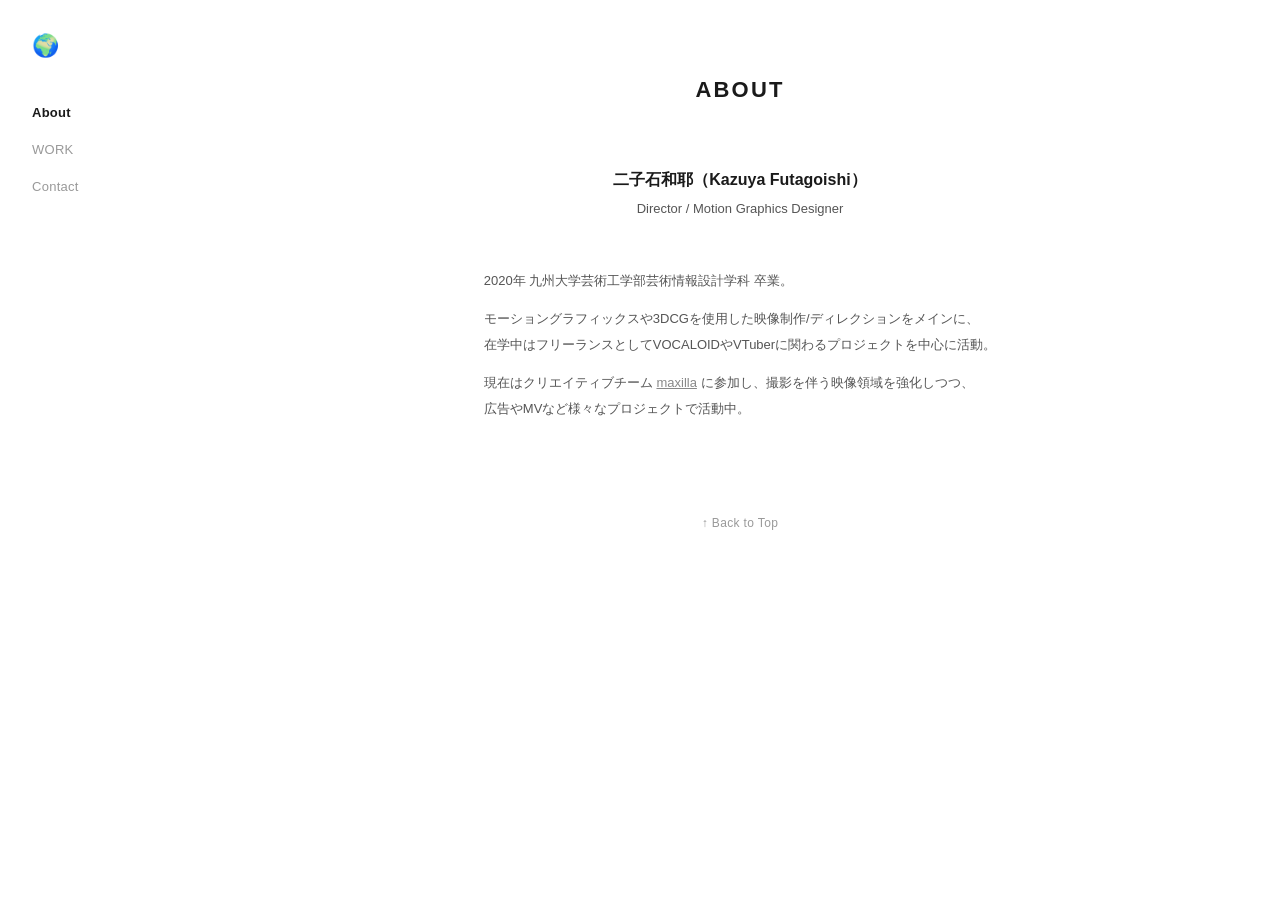
==== about.html @ 158676fd "Add files via upload" ====
<!DOCTYPE html>
<html lang="en">
<head>
  <meta charset="UTF-8" />
  <meta name="viewport" content="width=device-width, initial-scale=1.0" />
  <title>Kazuya Futagoishi — About</title>
  <link rel="stylesheet" href="style.css" />
</head>
<body>
  <div class="site-wrapper">

    <!-- ===== SIDEBAR ===== -->
    <aside class="sidebar">
      <a class="logo" href="index.html" title="Home">🌍</a>
      <nav>
        <a href="about.html" class="active">About</a>
        <a href="index.html">WORK</a>
        <a href="contact.html">Contact</a>
      </nav>
    </aside>

    <!-- ===== MAIN ===== -->
    <main class="main-content">
      <div class="about-page">

        <h1>About</h1>

        <p class="about-name">二子石和耶（Kazuya Futagoishi）</p>
        <p class="about-role">Director / Motion Graphics Designer</p>

        <div class="about-bio">
          <p>2020年 九州大学芸術工学部芸術情報設計学科 卒業。</p>
          <p>
            モーショングラフィックスや3DCGを使用した映像制作/ディレクションをメインに、<br>
            在学中はフリーランスとしてVOCALOIDやVTuberに関わるプロジェクトを中心に活動。
          </p>
          <p>
            現在はクリエイティブチーム <a href="#" target="_blank" rel="noopener">maxilla</a> に参加し、撮影を伴う映像領域を強化しつつ、<br>
            広告やMVなど様々なプロジェクトで活動中。
          </p>
        </div>

        <a class="back-to-top" href="#">↑ Back to Top</a>

      </div>
    </main>

  </div><!-- /site-wrapper -->
</body>
</html>
---- style.css ----
/* =============================================
   GLOBAL RESET & BASE
   ============================================= */
*, *::before, *::after {
  box-sizing: border-box;
  margin: 0;
  padding: 0;
}

:root {
  --bg: #ffffff;
  --text: #1a1a1a;
  --muted: #999999;
  --accent: #555555;
  --nav-width: 200px;
  --font-body: 'Helvetica Neue', Helvetica, Arial, sans-serif;
}

html {
  scroll-behavior: smooth;
}

body {
  background: var(--bg);
  color: var(--text);
  font-family: var(--font-body);
  font-size: 13px;
  line-height: 1.6;
  min-height: 100vh;
}

a {
  color: inherit;
  text-decoration: none;
}

a:hover {
  text-decoration: underline;
}

/* =============================================
   LAYOUT: SIDEBAR + MAIN
   ============================================= */
.site-wrapper {
  display: flex;
  min-height: 100vh;
}

/* ---- Sidebar Nav ---- */
.sidebar {
  position: fixed;
  top: 0;
  left: 0;
  width: var(--nav-width);
  height: 100vh;
  padding: 28px 32px;
  display: flex;
  flex-direction: column;
  gap: 0;
  z-index: 100;
}

.sidebar .logo {
  font-size: 22px;
  margin-bottom: 40px;
  display: block;
}

.sidebar nav {
  display: flex;
  flex-direction: column;
  gap: 16px;
}

.sidebar nav a {
  font-size: 13px;
  color: var(--muted);
  letter-spacing: 0.02em;
  transition: color 0.2s;
}

.sidebar nav a:hover,
.sidebar nav a.active {
  color: var(--text);
  text-decoration: none;
}

.sidebar nav a.active {
  font-weight: 700;
}

/* ---- Main Content ---- */
.main-content {
  margin-left: var(--nav-width);
  flex: 1;
  padding: 40px 48px 80px;
}

/* =============================================
   WORK PAGE — GRID
   ============================================= */
.work-grid {
  display: grid;
  grid-template-columns: repeat(3, 1fr);
  gap: 40px 32px;
}

.work-item {
  display: block;
  cursor: pointer;
}

.work-item:hover .work-thumb img {
  opacity: 0.85;
  transform: scale(1.02);
}

.work-thumb {
  width: 100%;
  aspect-ratio: 16 / 9;
  overflow: hidden;
  background: #eee;
  margin-bottom: 10px;
}

.work-thumb img {
  width: 100%;
  height: 100%;
  object-fit: cover;
  display: block;
  transition: opacity 0.3s ease, transform 0.4s ease;
}

/* placeholder color blocks when no image */
.work-thumb.placeholder {
  background: #ddd;
}

.work-item-title {
  font-size: 13px;
  font-weight: 500;
  color: var(--text);
  margin-bottom: 3px;
}

.work-item-meta {
  font-size: 12px;
  color: var(--muted);
  margin-bottom: 2px;
}

.work-item-year {
  font-size: 12px;
  color: var(--muted);
  font-weight: 600;
}

/* =============================================
   ABOUT PAGE
   ============================================= */
.about-page {
  max-width: 600px;
  margin: 0 auto;
  padding-top: 32px;
  text-align: center;
}

.about-page h1 {
  font-size: 22px;
  font-weight: 700;
  letter-spacing: 0.1em;
  text-transform: uppercase;
  margin-bottom: 60px;
}

.about-name {
  font-size: 16px;
  font-weight: 700;
  margin-bottom: 6px;
}

.about-role {
  font-size: 13px;
  color: var(--accent);
  margin-bottom: 48px;
}

.about-bio {
  font-size: 13px;
  color: var(--accent);
  line-height: 2;
  text-align: left;
  display: inline-block;
}

.about-bio p {
  margin-bottom: 12px;
}

.about-bio a {
  color: #888;
  text-decoration: underline;
}

/* =============================================
   CONTACT PAGE
   ============================================= */
.contact-page {
  max-width: 560px;
  margin: 0 auto;
  padding-top: 32px;
}

.contact-page h1 {
  font-size: 22px;
  font-weight: 700;
  letter-spacing: 0.1em;
  text-transform: uppercase;
  margin-bottom: 48px;
  text-align: center;
}

.contact-form {
  display: flex;
  flex-direction: column;
  gap: 24px;
}

.form-group {
  display: flex;
  flex-direction: column;
  gap: 6px;
}

.form-group label {
  font-size: 13px;
  font-weight: 600;
}

.form-group label .required {
  color: var(--text);
}

.form-group input,
.form-group textarea {
  border: 1px solid #ccc;
  padding: 10px 14px;
  font-size: 13px;
  font-family: var(--font-body);
  color: var(--text);
  outline: none;
  transition: border-color 0.2s;
  background: var(--bg);
  border-radius: 0;
  width: 100%;
}

.form-group input::placeholder,
.form-group textarea::placeholder {
  color: #bbb;
}

.form-group input:focus,
.form-group textarea:focus {
  border-color: #888;
}

.form-group textarea {
  resize: vertical;
  min-height: 140px;
}

.submit-btn {
  align-self: flex-start;
  padding: 10px 28px;
  border: 1.5px solid var(--text);
  background: var(--bg);
  font-size: 13px;
  font-weight: 700;
  font-family: var(--font-body);
  cursor: pointer;
  letter-spacing: 0.04em;
  transition: background 0.2s, color 0.2s;
}

.submit-btn:hover {
  background: var(--text);
  color: var(--bg);
}

/* =============================================
   BACK TO TOP
   ============================================= */
.back-to-top {
  display: block;
  text-align: center;
  margin-top: 80px;
  font-size: 12px;
  color: var(--muted);
  letter-spacing: 0.03em;
}

.back-to-top:hover {
  color: var(--text);
  text-decoration: none;
}

/* =============================================
   RESPONSIVE
   ============================================= */
@media (max-width: 900px) {
  .work-grid {
    grid-template-columns: repeat(2, 1fr);
  }
}

@media (max-width: 640px) {
  :root {
    --nav-width: 0px;
  }

  .sidebar {
    position: static;
    width: 100%;
    height: auto;
    flex-direction: row;
    align-items: center;
    padding: 16px 20px;
    border-bottom: 1px solid #eee;
    gap: 24px;
  }

  .sidebar .logo {
    margin-bottom: 0;
  }

  .sidebar nav {
    flex-direction: row;
    gap: 20px;
  }

  .main-content {
    margin-left: 0;
    padding: 24px 20px 60px;
  }

  .work-grid {
    grid-template-columns: 1fr;
  }
}
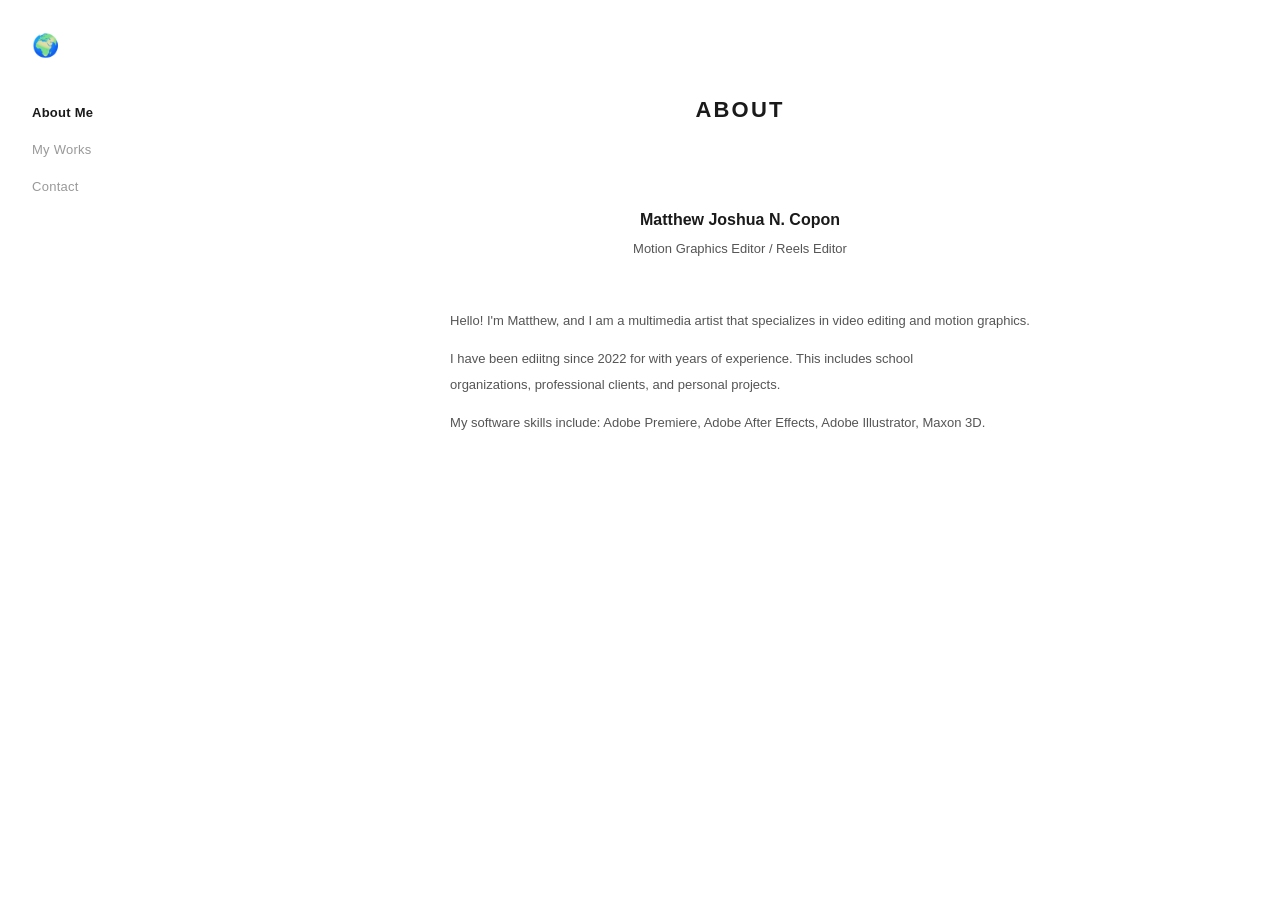
==== commit a346850d: "Add files via upload" ====
--- a/about.html
+++ b/about.html
@@ -3,7 +3,7 @@
 <head>
   <meta charset="UTF-8" />
   <meta name="viewport" content="width=device-width, initial-scale=1.0" />
-  <title>Kazuya Futagoishi — About</title>
+  <title>Matthew Copon — About</title>
   <link rel="stylesheet" href="style.css" />
 </head>
 <body>
@@ -13,8 +13,8 @@
     <aside class="sidebar">
       <a class="logo" href="index.html" title="Home">🌍</a>
       <nav>
-        <a href="about.html" class="active">About</a>
-        <a href="index.html">WORK</a>
+        <a href="about.html" class="active">About Me</a>
+        <a href="index.html">My Works</a>
         <a href="contact.html">Contact</a>
       </nav>
     </aside>
@@ -25,23 +25,21 @@
 
         <h1>About</h1>
 
-        <p class="about-name">二子石和耶（Kazuya Futagoishi）</p>
-        <p class="about-role">Director / Motion Graphics Designer</p>
+        <p class="about-name">Matthew Joshua N. Copon</p>
+        <p class="about-role">Motion Graphics Editor / Reels Editor </p>
 
         <div class="about-bio">
-          <p>2020年 九州大学芸術工学部芸術情報設計学科 卒業。</p>
-          <p>
-            モーショングラフィックスや3DCGを使用した映像制作/ディレクションをメインに、<br>
-            在学中はフリーランスとしてVOCALOIDやVTuberに関わるプロジェクトを中心に活動。
+          <p>Hello! I'm Matthew, and I am a multimedia artist that specializes
+            in video editing and motion graphics. 
           </p>
           <p>
-            現在はクリエイティブチーム <a href="#" target="_blank" rel="noopener">maxilla</a> に参加し、撮影を伴う映像領域を強化しつつ、<br>
-            広告やMVなど様々なプロジェクトで活動中。
+            I have been ediitng since 2022 for with years of experience. This 
+            includes school <br>organizations,  professional clients, and personal projects. 
+          </p>
+          <p>
+            My software skills include: Adobe Premiere, Adobe After Effects, Adobe Illustrator, Maxon 3D. 
           </p>
         </div>
-
-        <a class="back-to-top" href="#">↑ Back to Top</a>
-
       </div>
     </main>
 
--- a/style.css
+++ b/style.css
@@ -28,7 +28,11 @@
   line-height: 1.6;
   min-height: 100vh;
 }
-
+h1{
+    padding-top: 20px;
+    padding-bottom: 20px;
+    font-size: 30px;
+  }
 a {
   color: inherit;
   text-decoration: none;
@@ -153,6 +157,49 @@
   font-size: 12px;
   color: var(--muted);
   font-weight: 600;
+}
+
+/* =============================================
+   SECTION HEADERS
+   ============================================= */
+.section-header {
+  font-size: 11px;
+  font-weight: 700;
+  letter-spacing: 0.12em;
+  text-transform: uppercase;
+  color: var(--muted);
+  border-bottom: 1px solid #e8e8e8;
+  padding-bottom: 10px;
+  margin-bottom: 28px;
+  margin-top: 48px;
+}
+
+.section-header:first-of-type {
+  margin-top: 0;
+}
+
+/* Short form videos use portrait (9:16) aspect ratio */
+.short-form-thumb {
+  aspect-ratio: 9 / 16;
+}
+
+/* 4-column grid for short form videos */
+.work-grid-4 {
+  display: grid;
+  grid-template-columns: repeat(4, 1fr);
+  gap: 40px 32px;
+}
+
+@media (max-width: 900px) {
+  .work-grid-4 {
+    grid-template-columns: repeat(2, 1fr);
+  }
+}
+
+@media (max-width: 640px) {
+  .work-grid-4 {
+    grid-template-columns: repeat(2, 1fr);
+  }
 }
 
 /* =============================================
@@ -347,4 +394,4 @@
   .work-grid {
     grid-template-columns: 1fr;
   }
-}
+}
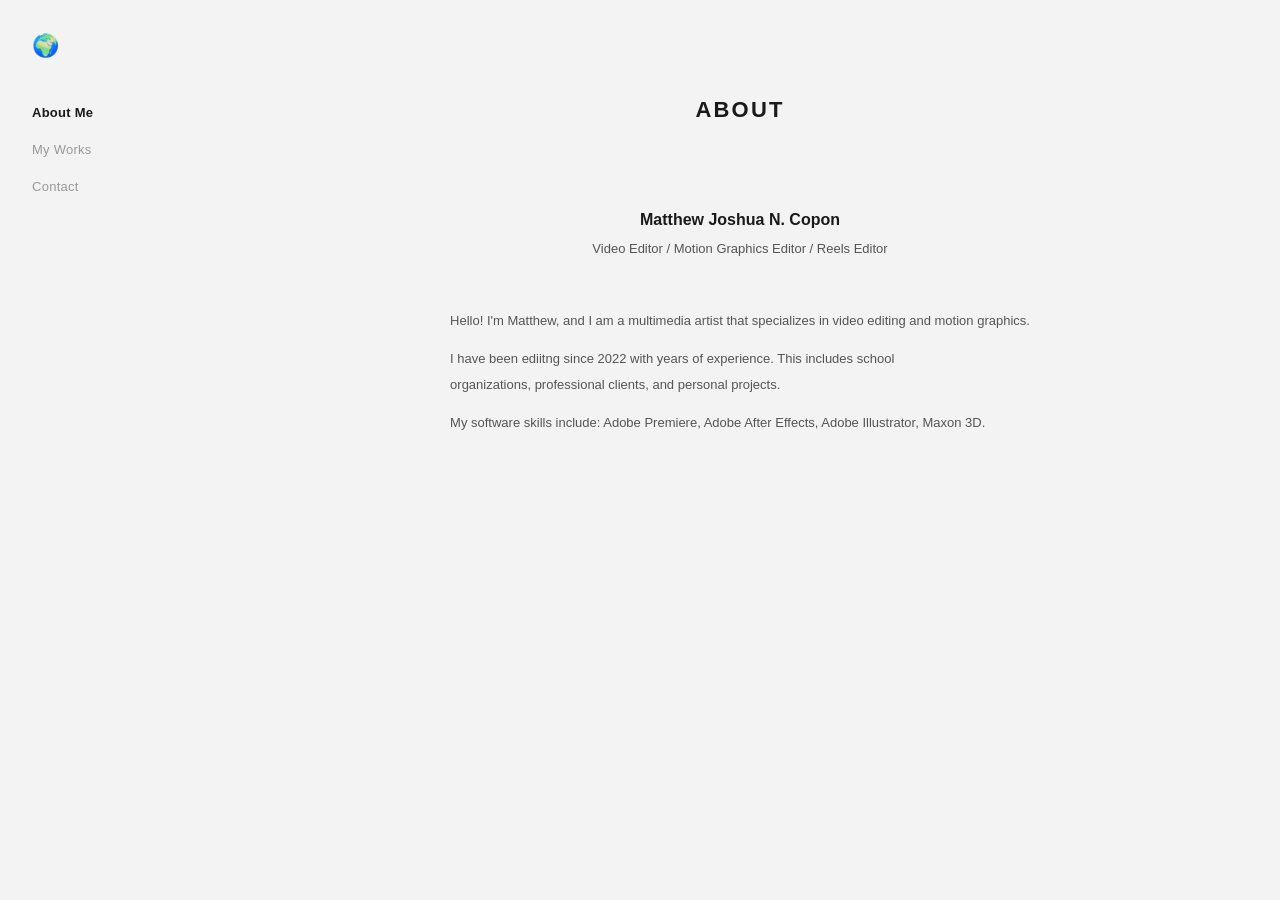
==== commit 47457007: "Add files via upload" ====
--- a/about.html
+++ b/about.html
@@ -4,7 +4,7 @@
   <meta charset="UTF-8" />
   <meta name="viewport" content="width=device-width, initial-scale=1.0" />
   <title>Matthew Copon — About</title>
-  <link rel="stylesheet" href="style.css" />
+  <link rel="stylesheet" href="style.css?v=2" />
 </head>
 <body>
   <div class="site-wrapper">
@@ -26,14 +26,14 @@
         <h1>About</h1>
 
         <p class="about-name">Matthew Joshua N. Copon</p>
-        <p class="about-role">Motion Graphics Editor / Reels Editor </p>
+        <p class="about-role">Video Editor / Motion Graphics Editor / Reels Editor </p>
 
         <div class="about-bio">
           <p>Hello! I'm Matthew, and I am a multimedia artist that specializes
             in video editing and motion graphics. 
           </p>
           <p>
-            I have been ediitng since 2022 for with years of experience. This 
+            I have been ediitng since 2022 with years of experience. This 
             includes school <br>organizations,  professional clients, and personal projects. 
           </p>
           <p>
--- a/style.css
+++ b/style.css
@@ -8,7 +8,7 @@
 }
 
 :root {
-  --bg: #ffffff;
+  --bg: #f3f3f3;
   --text: #1a1a1a;
   --muted: #999999;
   --accent: #555555;
@@ -366,15 +366,28 @@
     --nav-width: 0px;
   }
 
+  html {
+    -webkit-text-size-adjust: 100%;
+  }
+
+  .site-wrapper {
+    flex-direction: column;
+  }
+
+  body {
+    font-size: 14px;
+  }
+
   .sidebar {
     position: static;
     width: 100%;
     height: auto;
     flex-direction: row;
     align-items: center;
-    padding: 16px 20px;
+    flex-wrap: wrap;
+    padding: 14px 20px;
     border-bottom: 1px solid #eee;
-    gap: 24px;
+    gap: 16px 24px;
   }
 
   .sidebar .logo {
@@ -383,7 +396,13 @@
 
   .sidebar nav {
     flex-direction: row;
-    gap: 20px;
+    flex-wrap: wrap;
+    gap: 12px 18px;
+  }
+
+  .sidebar nav a {
+    font-size: 13px;
+    padding: 4px 0;
   }
 
   .main-content {
@@ -391,7 +410,94 @@
     padding: 24px 20px 60px;
   }
 
+  h1 {
+    font-size: 22px;
+    padding-top: 12px;
+    padding-bottom: 16px;
+  }
+
   .work-grid {
     grid-template-columns: 1fr;
+    gap: 28px;
+  }
+
+  .work-grid-4 {
+    grid-template-columns: repeat(2, 1fr);
+    gap: 20px 16px;
+  }
+
+  .work-item-title {
+    font-size: 13px;
+  }
+
+  .about-page,
+  .contact-page {
+    padding-top: 16px;
+  }
+
+  .about-page h1,
+  .contact-page h1 {
+    font-size: 19px;
+    margin-bottom: 32px;
+  }
+
+  .about-bio {
+    display: block;
+  }
+
+  .contact-form {
+    gap: 18px;
+  }
+
+  .form-group input,
+  .form-group textarea {
+    font-size: 16px; /* prevents iOS auto-zoom on focus */
+  }
+
+  .submit-btn {
+    align-self: stretch;
+    text-align: center;
+    padding: 12px 28px;
+  }
+
+  .section-header {
+    margin-top: 32px;
+    margin-bottom: 20px;
+  }
+}
+
+/* =============================================
+   EXTRA SMALL PHONES
+   ============================================= */
+@media (max-width: 400px) {
+  .sidebar {
+    padding: 12px 16px;
+    gap: 10px 16px;
+  }
+
+  .sidebar .logo {
+    font-size: 18px;
+  }
+
+  .sidebar nav {
+    gap: 10px 14px;
+  }
+
+  .sidebar nav a {
+    font-size: 12px;
+  }
+
+  .main-content {
+    padding: 20px 16px 48px;
+  }
+
+  .work-grid-4 {
+    grid-template-columns: 1fr;
+  }
+
+  .about-page h1,
+  .contact-page h1 {
+    font-size: 17px;
+    margin-bottom: 24px;
   }
 }
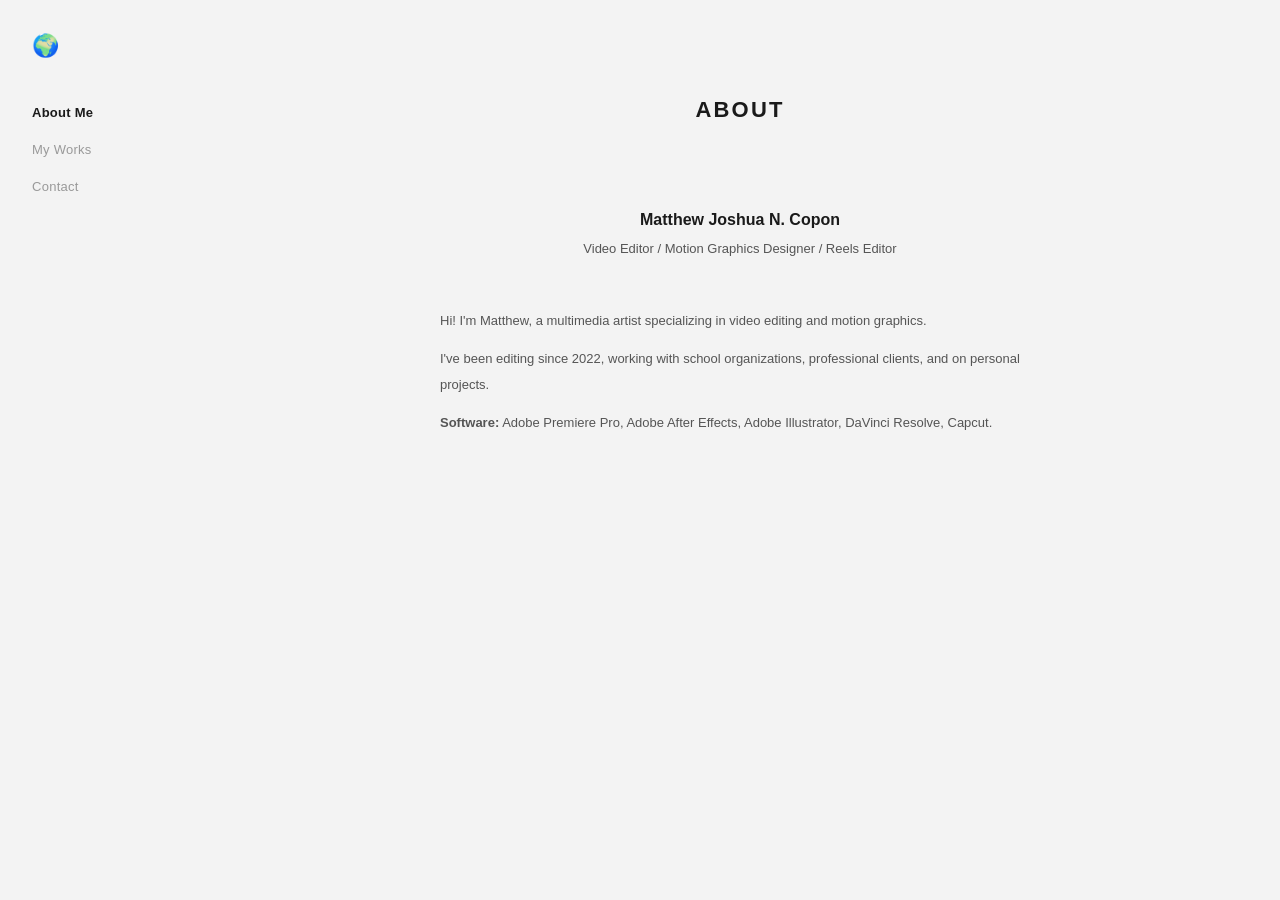
==== commit 230e7e4d: "Add files via upload" ====
--- a/about.html
+++ b/about.html
@@ -1,48 +1,50 @@
-<!DOCTYPE html>
-<html lang="en">
-<head>
-  <meta charset="UTF-8" />
-  <meta name="viewport" content="width=device-width, initial-scale=1.0" />
-  <title>Matthew Copon — About</title>
-  <link rel="stylesheet" href="style.css?v=2" />
-</head>
-<body>
-  <div class="site-wrapper">
-
-    <!-- ===== SIDEBAR ===== -->
-    <aside class="sidebar">
-      <a class="logo" href="index.html" title="Home">🌍</a>
-      <nav>
-        <a href="about.html" class="active">About Me</a>
-        <a href="index.html">My Works</a>
-        <a href="contact.html">Contact</a>
-      </nav>
-    </aside>
-
-    <!-- ===== MAIN ===== -->
-    <main class="main-content">
-      <div class="about-page">
-
-        <h1>About</h1>
-
-        <p class="about-name">Matthew Joshua N. Copon</p>
-        <p class="about-role">Video Editor / Motion Graphics Editor / Reels Editor </p>
-
-        <div class="about-bio">
-          <p>Hello! I'm Matthew, and I am a multimedia artist that specializes
-            in video editing and motion graphics. 
-          </p>
-          <p>
-            I have been ediitng since 2022 with years of experience. This 
-            includes school <br>organizations,  professional clients, and personal projects. 
-          </p>
-          <p>
-            My software skills include: Adobe Premiere, Adobe After Effects, Adobe Illustrator, Maxon 3D. 
-          </p>
-        </div>
-      </div>
-    </main>
-
-  </div><!-- /site-wrapper -->
-</body>
-</html>
+<!DOCTYPE html>
+<html lang="en">
+<head>
+  <meta charset="UTF-8" />
+  <meta name="viewport" content="width=device-width, initial-scale=1.0" />
+  <title>Matthew Copon — About</title>
+  <link rel="stylesheet" href="style.css?v=2" />
+</head>
+<body>
+  <div class="site-wrapper">
+
+    <!-- ===== SIDEBAR ===== -->
+    <aside class="sidebar">
+      <a class="logo" href="index.html" title="Home" aria-label="Home">🌍</a>
+      <nav>
+        <a href="about.html" class="active" aria-current="page">About Me</a>
+        <a href="index.html">My Works</a>
+        <a href="contact.html">Contact</a>
+      </nav>
+    </aside>
+
+    <!-- ===== MAIN ===== -->
+    <main class="main-content">
+      <div class="about-page">
+
+        <h1>About</h1>
+
+        <p class="about-name">Matthew Joshua N. Copon</p>
+        <p class="about-role">Video Editor / Motion Graphics Designer / Reels Editor</p>
+
+        <div class="about-bio">
+          <p>
+            Hi! I'm Matthew, a multimedia artist specializing in video editing
+            and motion graphics.
+          </p>
+          <p>
+            I've been editing since 2022, working with school organizations,
+            professional clients, and on personal projects.
+          </p>
+          <p>
+            <strong>Software:</strong> Adobe Premiere Pro, Adobe After Effects,
+            Adobe Illustrator, DaVinci Resolve, Capcut.
+          </p>
+        </div>
+      </div>
+    </main>
+
+  </div><!-- /site-wrapper -->
+</body>
+</html>
